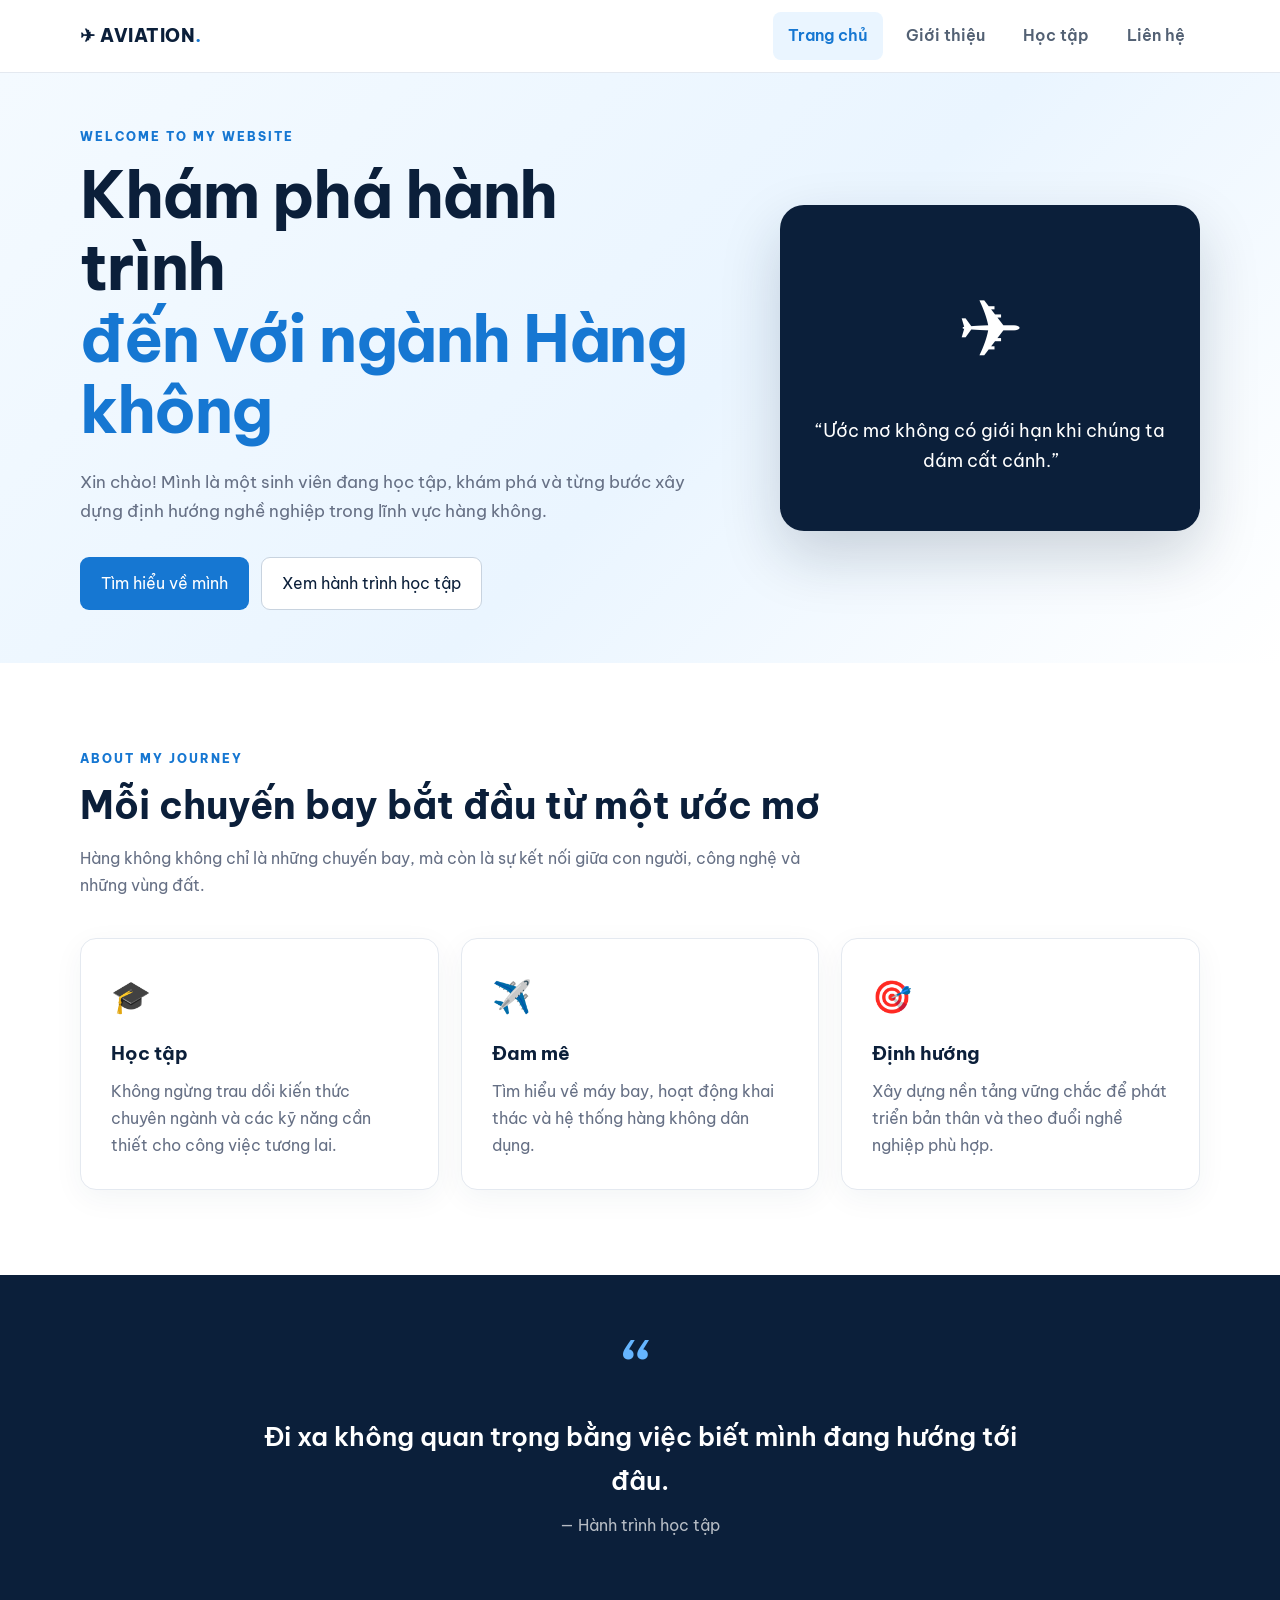
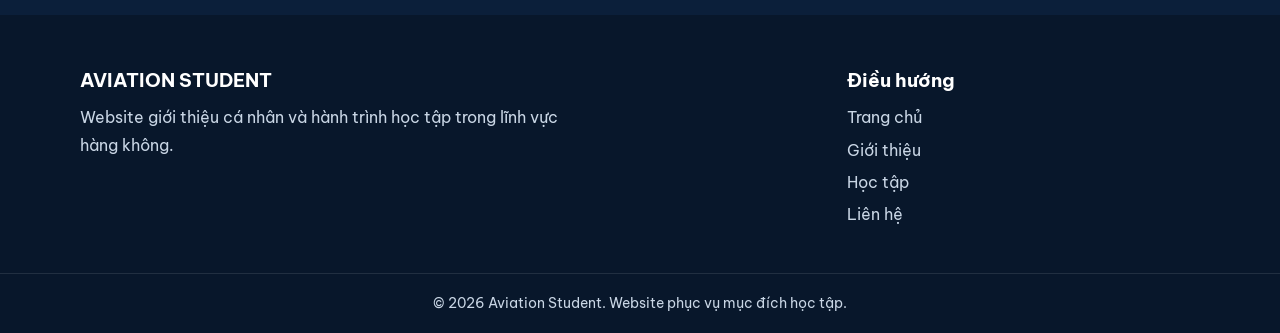
==== index.html @ e6d18a39 "Add files via upload Upload website" ====
<!DOCTYPE html>
<html lang="vi">
<head>
    <meta charset="UTF-8">
    <meta name="viewport" content="width=device-width, initial-scale=1.0">
    <meta name="description" content="Website cá nhân của sinh viên ngành Hàng không">
    <title>Trang chủ | Aviation Student</title>
    <link rel="stylesheet" href="css/style.css">
</head>
<body>
<header class="site-header">
    <div class="container nav-wrap">
        <a class="logo" href="index.html">✈ AVIATION<span>.</span></a>
        <nav class="nav">
            <a class="active" href="index.html">Trang chủ</a>
            <a class="" href="about.html">Giới thiệu</a>
            <a class="" href="study.html">Học tập</a>
            <a class="" href="contact.html">Liên hệ</a>
        </nav>
    </div>
</header>

<main>

<section class="hero">
    <div class="container hero-content">
        <div class="hero-text">
            <p class="eyebrow">WELCOME TO MY WEBSITE</p>
            <h1>Khám phá hành trình<br><span>đến với ngành Hàng không</span></h1>
            <p class="lead">Xin chào! Mình là một sinh viên đang học tập, khám phá và từng bước xây dựng định hướng nghề nghiệp trong lĩnh vực hàng không.</p>
            <div class="hero-actions">
                <a class="btn btn-primary" href="about.html">Tìm hiểu về mình</a>
                <a class="btn btn-outline" href="study.html">Xem hành trình học tập</a>
            </div>
        </div>
        <div class="hero-card">
            <div class="plane-icon">✈</div>
            <p>“Ước mơ không có giới hạn khi chúng ta dám cất cánh.”</p>
        </div>
    </div>
</section>

<section class="section">
    <div class="container">
        <div class="section-heading">
            <p class="eyebrow">ABOUT MY JOURNEY</p>
            <h2>Mỗi chuyến bay bắt đầu từ một ước mơ</h2>
            <p>Hàng không không chỉ là những chuyến bay, mà còn là sự kết nối giữa con người, công nghệ và những vùng đất.</p>
        </div>
        <div class="cards three">
            <article class="card">
                <div class="card-icon">🎓</div>
                <h3>Học tập</h3>
                <p>Không ngừng trau dồi kiến thức chuyên ngành và các kỹ năng cần thiết cho công việc tương lai.</p>
            </article>
            <article class="card">
                <div class="card-icon">✈️</div>
                <h3>Đam mê</h3>
                <p>Tìm hiểu về máy bay, hoạt động khai thác và hệ thống hàng không dân dụng.</p>
            </article>
            <article class="card">
                <div class="card-icon">🎯</div>
                <h3>Định hướng</h3>
                <p>Xây dựng nền tảng vững chắc để phát triển bản thân và theo đuổi nghề nghiệp phù hợp.</p>
            </article>
        </div>
    </div>
</section>

<section class="quote-section">
    <div class="container quote">
        <div class="quote-mark">“</div>
        <blockquote>Đi xa không quan trọng bằng việc biết mình đang hướng tới đâu.</blockquote>
        <p>— Hành trình học tập</p>
    </div>
</section>

</main>

<footer class="footer">
    <div class="container footer-grid">
        <div>
            <h3>AVIATION STUDENT</h3>
            <p>Website giới thiệu cá nhân và hành trình học tập trong lĩnh vực hàng không.</p>
        </div>
        <div>
            <h3>Điều hướng</h3>
            <a href="index.html">Trang chủ</a>
            <a href="about.html">Giới thiệu</a>
            <a href="study.html">Học tập</a>
            <a href="contact.html">Liên hệ</a>
        </div>
    </div>
    <div class="copyright">© 2026 Aviation Student. Website phục vụ mục đích học tập.</div>
</footer>
</body>
</html>
---- css/style.css ----
@import url('https://fonts.googleapis.com/css2?family=Be+Vietnam+Pro:wght@400;500;600;700;800&display=swap');

:root{
    --navy:#0b1f3a; --blue:#1677d2; --sky:#eaf5ff; --text:#172033;
    --muted:#667085; --white:#fff; --border:#e4e9f0; --light:#f6f9fc;
}
*{box-sizing:border-box;margin:0;padding:0}
html{scroll-behavior:smooth}
body{font-family:'Be Vietnam Pro',Arial,sans-serif;color:var(--text);line-height:1.7;background:#fff}
a{text-decoration:none;color:inherit}
.container{width:min(1120px,92%);margin:auto}
.site-header{position:sticky;top:0;z-index:20;background:rgba(255,255,255,.96);border-bottom:1px solid var(--border);backdrop-filter:blur(10px)}
.nav-wrap{height:72px;display:flex;align-items:center;justify-content:space-between}
.logo{font-weight:800;letter-spacing:.5px;color:var(--navy);font-size:1.1rem}
.logo span{color:var(--blue)}
.nav{display:flex;gap:8px}
.nav a{padding:10px 15px;border-radius:8px;font-weight:600;color:#536174}
.nav a:hover,.nav a.active{background:var(--sky);color:var(--blue)}
.hero{background:linear-gradient(135deg,#f4faff 0%,#eaf5ff 55%,#fff 100%);min-height:590px;display:flex;align-items:center}
.hero-content{display:grid;grid-template-columns:1.5fr 1fr;gap:70px;align-items:center}
.eyebrow{font-size:.78rem;font-weight:800;letter-spacing:2px;color:var(--blue);margin-bottom:12px}
h1{font-size:clamp(2.2rem,5vw,4.2rem);line-height:1.12;letter-spacing:-1.5px;color:var(--navy)}
h1 span{color:var(--blue)}
h2{font-size:clamp(1.7rem,3vw,2.5rem);line-height:1.25;color:var(--navy);margin-bottom:16px}
h3{color:var(--navy);margin-bottom:8px}
.lead{font-size:1.08rem;color:var(--muted);max-width:650px;margin:22px 0 30px}
.hero-actions{display:flex;gap:12px;flex-wrap:wrap}
.btn{display:inline-block;padding:12px 20px;border-radius:9px;border:1px solid transparent;font-weight:700;cursor:pointer;font:inherit}
.btn-primary{background:var(--blue);color:#fff}.btn-primary:hover{background:#0e62b2}
.btn-outline{border-color:#c8d3df;color:var(--navy);background:#fff}.btn-outline:hover{border-color:var(--blue);color:var(--blue)}
.hero-card{background:var(--navy);color:#fff;border-radius:24px;padding:55px 35px;text-align:center;box-shadow:0 25px 60px rgba(11,31,58,.18)}
.plane-icon{font-size:5rem;margin-bottom:20px}
.hero-card p{font-size:1.1rem}
.section{padding:85px 0}
.section.light{background:var(--light)}
.section-heading{max-width:760px;margin-bottom:38px}
.section-heading>p:last-child{color:var(--muted)}
.cards{display:grid;gap:22px}.cards.three{grid-template-columns:repeat(3,1fr)}
.card{padding:30px;background:#fff;border:1px solid var(--border);border-radius:16px;box-shadow:0 8px 30px rgba(20,50,80,.05)}
.card p,.content-box p{color:var(--muted)}
.card-icon{font-size:2rem;margin-bottom:15px}.subject>span{color:var(--blue);font-weight:800;font-size:.8rem}
.quote-section{padding:75px 0;background:var(--navy);color:#fff}
.quote{text-align:center;max-width:800px}.quote-mark{font-size:5rem;line-height:.5;color:#65b5ff}
blockquote{font-size:1.6rem;font-weight:600;margin:25px 0 10px}.quote p{opacity:.7}
.page-banner{padding:80px 0;background:linear-gradient(135deg,#0b1f3a,#123c69);color:#fff}
.page-banner h1{color:#fff;font-size:clamp(2.2rem,5vw,3.5rem)}.page-banner>div>p:last-child{color:#d6e7f8;max-width:700px}
.about-grid,.contact-grid{display:grid;grid-template-columns:360px 1fr;gap:70px;align-items:start}
.profile-card{border:1px solid var(--border);border-radius:18px;padding:30px;text-align:center;background:#fff;box-shadow:0 10px 30px rgba(20,50,80,.06)}
.avatar{width:130px;height:130px;margin:0 auto 20px;border-radius:50%;display:grid;place-items:center;background:var(--sky);font-size:4rem}
.muted{color:var(--muted)}
.profile-line{display:flex;justify-content:space-between;gap:15px;text-align:left;padding:13px 0;border-top:1px solid var(--border);font-size:.9rem}
.skills{display:flex;flex-wrap:wrap;gap:9px;margin-top:25px}.skills span{background:var(--sky);color:#1768ad;padding:7px 11px;border-radius:99px;font-size:.82rem;font-weight:600}
.content-box{background:var(--light);padding:32px;border-radius:16px;border-left:4px solid var(--blue)}.content-box p+p{margin-top:15px}
.timeline{max-width:850px}.timeline-item{display:flex;gap:22px;padding:22px 0;border-bottom:1px solid var(--border)}
.timeline-item>span{min-width:42px;height:42px;border-radius:50%;background:var(--sky);color:var(--blue);display:grid;place-items:center;font-weight:800}
.contact-list{margin-top:28px;display:grid;gap:20px}.contact-list>div{display:flex;gap:16px}.contact-list span{font-size:1.5rem}.contact-list p{color:var(--muted)}
.contact-form{background:var(--light);padding:30px;border-radius:18px;display:grid;gap:9px}
.contact-form label{font-weight:700;font-size:.9rem;margin-top:4px}
.contact-form input,.contact-form textarea{border:1px solid #d5dde7;border-radius:8px;padding:12px 14px;font:inherit;background:#fff;resize:vertical}
.contact-form input:focus,.contact-form textarea:focus{outline:2px solid #b7dcff;border-color:var(--blue)}
.contact-form small{color:var(--muted);margin-top:5px}
.footer{background:#08172b;color:#c9d6e5;padding:50px 0 0}.footer-grid{display:grid;grid-template-columns:2fr 1fr;gap:60px;padding-bottom:40px}.footer h3{color:#fff}.footer p{max-width:500px}.footer a{display:block;margin:5px 0;color:#c9d6e5}.footer a:hover{color:#fff}.copyright{text-align:center;border-top:1px solid rgba(255,255,255,.1);padding:18px;font-size:.85rem}
@media(max-width:800px){
    .nav-wrap{height:auto;min-height:70px;flex-direction:column;gap:8px;padding:12px 0}
    .nav{width:100%;justify-content:center;flex-wrap:wrap}.nav a{padding:7px 10px;font-size:.9rem}
    .hero{padding:70px 0}.hero-content{grid-template-columns:1fr;gap:35px}
    .hero-card{padding:35px}
    .cards.three{grid-template-columns:1fr}
    .section{padding:60px 0}
    .about-grid,.contact-grid{grid-template-columns:1fr;gap:35px}
    .page-banner{padding:60px 0}
    .footer-grid{grid-template-columns:1fr;gap:25px}
}
@media(max-width:450px){h1{font-size:2.2rem}.hero-actions .btn{width:100%;text-align:center}}
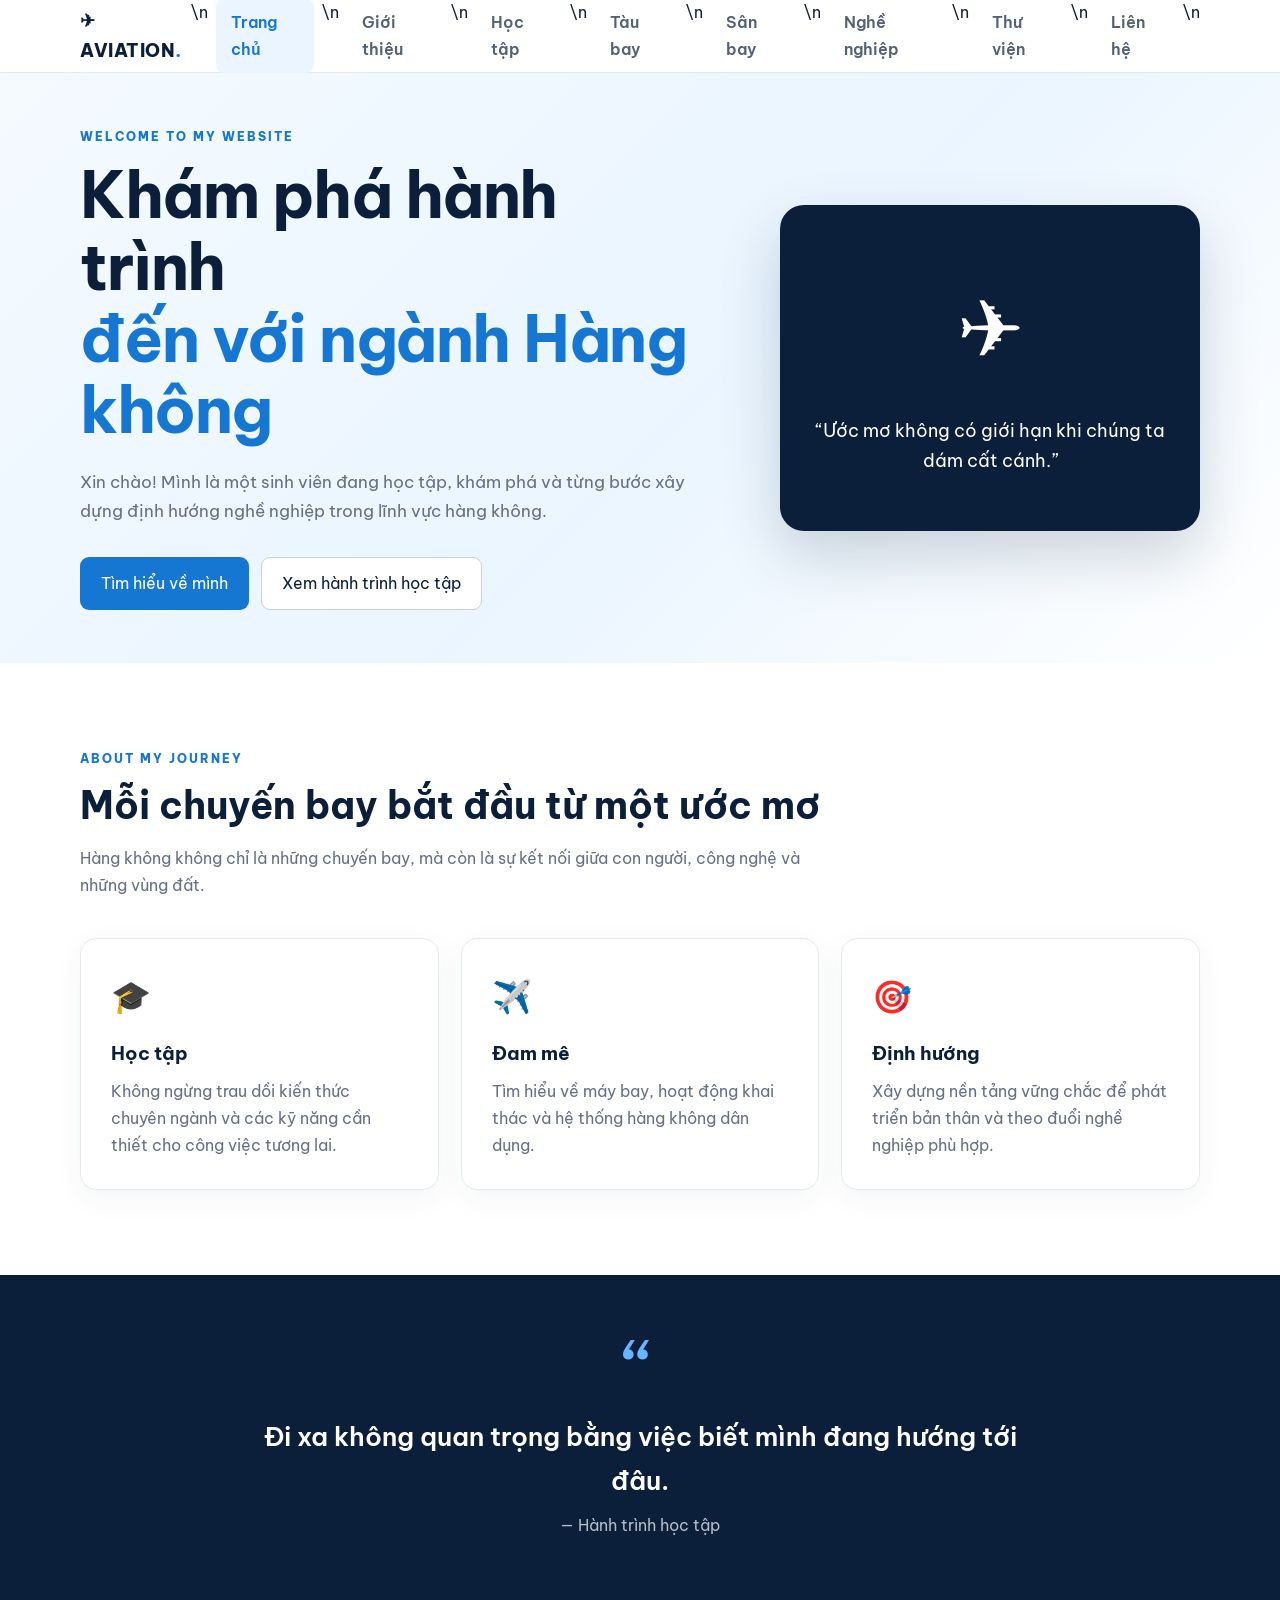
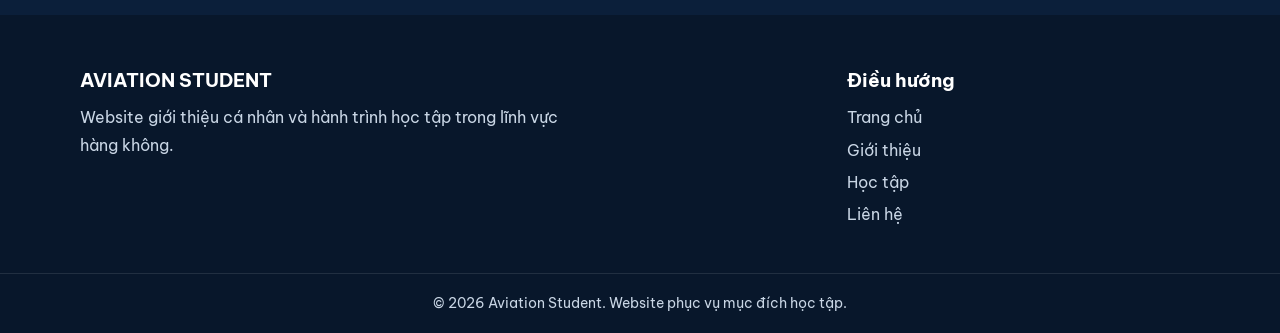
==== commit 6b37477e: "Unify navigation across all pages" ====
--- a/index.html
+++ b/index.html
@@ -11,12 +11,7 @@
 <header class="site-header">
     <div class="container nav-wrap">
         <a class="logo" href="index.html">✈ AVIATION<span>.</span></a>
-        <nav class="nav">
-            <a class="active" href="index.html">Trang chủ</a>
-            <a class="" href="about.html">Giới thiệu</a>
-            <a class="" href="study.html">Học tập</a>
-            <a class="" href="contact.html">Liên hệ</a>
-        </nav>
+        <nav class="nav">\n            <a class="active" href="index.html">Trang chủ</a>\n            <a class="" href="about.html">Giới thiệu</a>\n            <a class="" href="study.html">Học tập</a>\n            <a class="" href="aircraft.html">Tàu bay</a>\n            <a class="" href="airport.html">Sân bay</a>\n            <a class="" href="careers.html">Nghề nghiệp</a>\n            <a class="" href="gallery.html">Thư viện</a>\n            <a class="" href="contact.html">Liên hệ</a>\n        </nav>
     </div>
 </header>
 
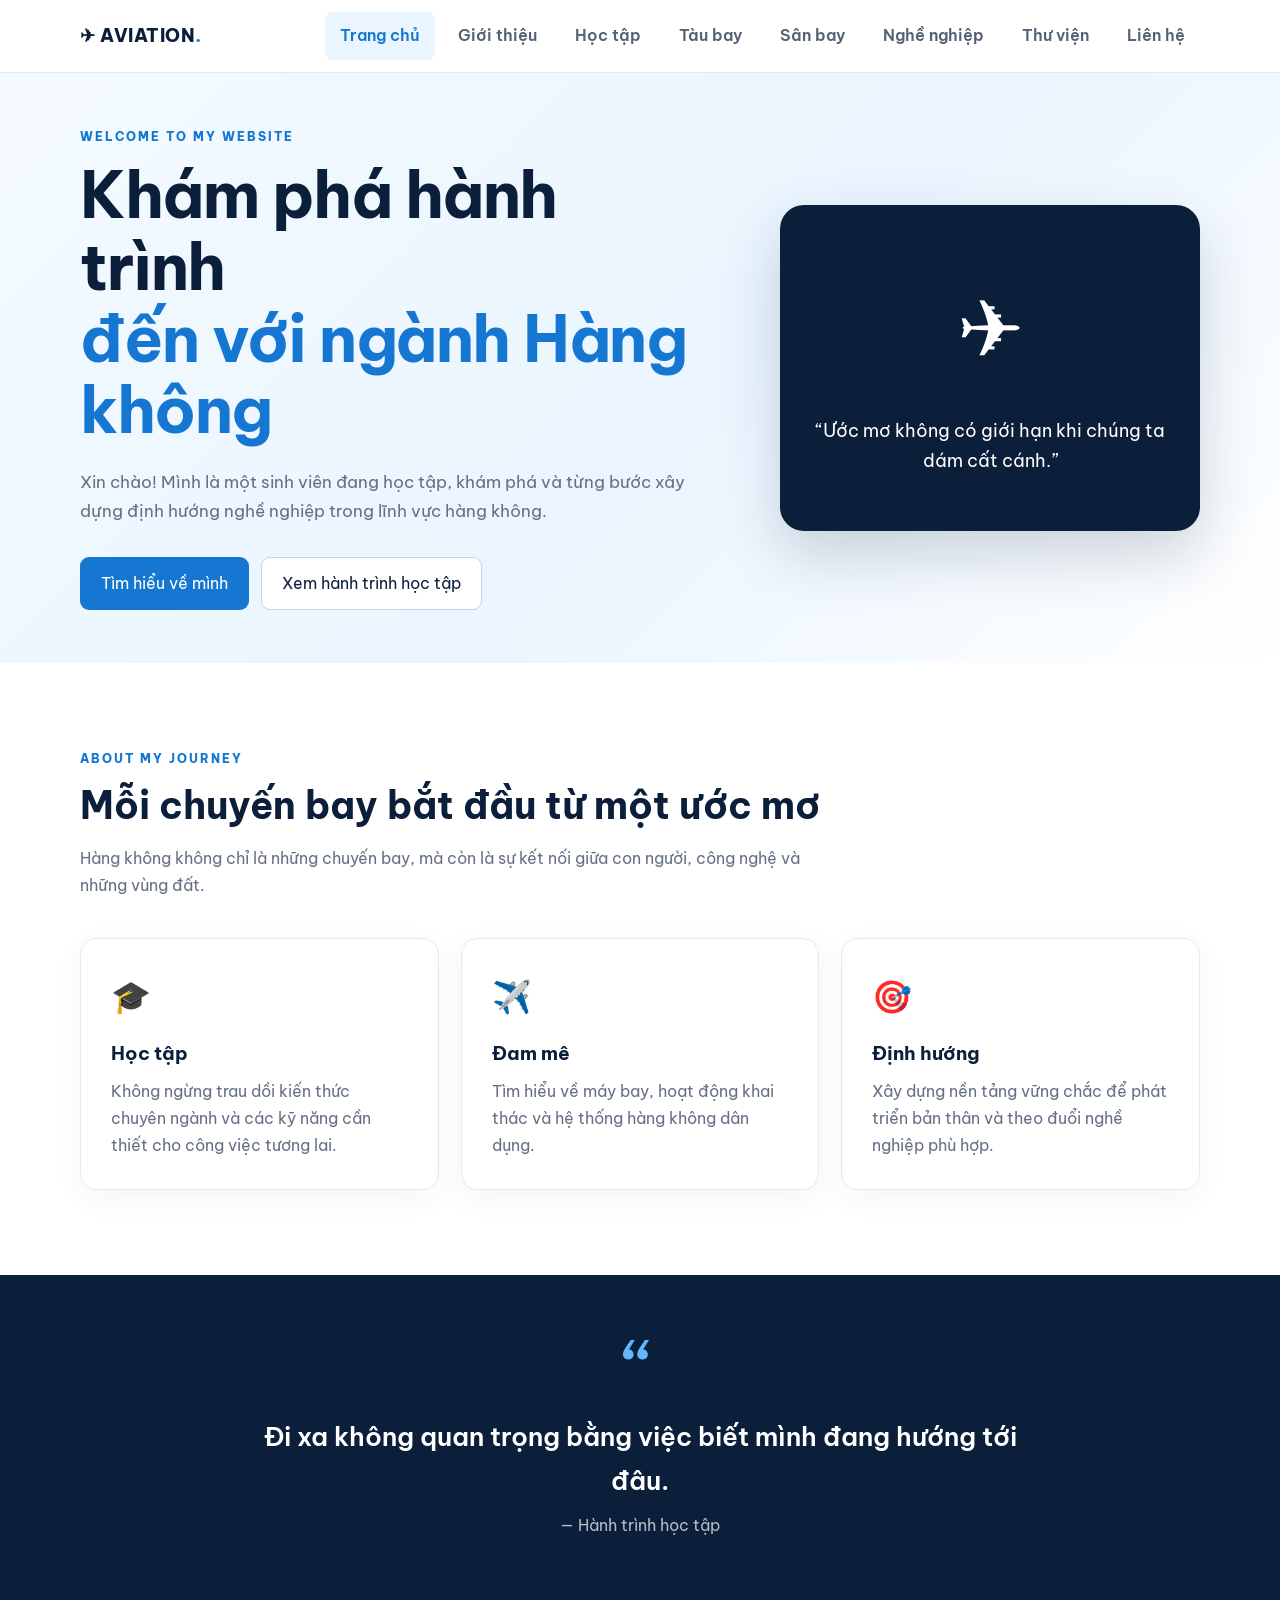
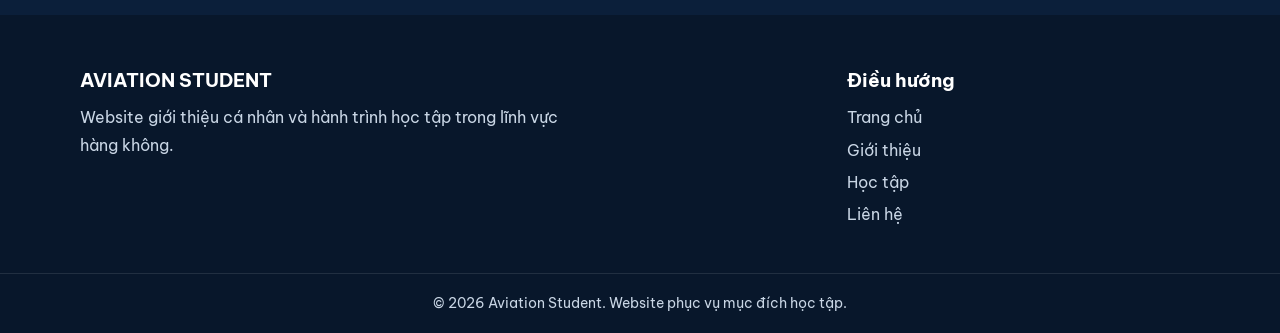
==== commit b131eaf3: "Fix literal newline characters in homepage navigation" ====
--- a/index.html
+++ b/index.html
@@ -11,7 +11,16 @@
 <header class="site-header">
     <div class="container nav-wrap">
         <a class="logo" href="index.html">✈ AVIATION<span>.</span></a>
-        <nav class="nav">\n            <a class="active" href="index.html">Trang chủ</a>\n            <a class="" href="about.html">Giới thiệu</a>\n            <a class="" href="study.html">Học tập</a>\n            <a class="" href="aircraft.html">Tàu bay</a>\n            <a class="" href="airport.html">Sân bay</a>\n            <a class="" href="careers.html">Nghề nghiệp</a>\n            <a class="" href="gallery.html">Thư viện</a>\n            <a class="" href="contact.html">Liên hệ</a>\n        </nav>
+        <nav class="nav">
+            <a class="active" href="index.html">Trang chủ</a>
+            <a class="" href="about.html">Giới thiệu</a>
+            <a class="" href="study.html">Học tập</a>
+            <a class="" href="aircraft.html">Tàu bay</a>
+            <a class="" href="airport.html">Sân bay</a>
+            <a class="" href="careers.html">Nghề nghiệp</a>
+            <a class="" href="gallery.html">Thư viện</a>
+            <a class="" href="contact.html">Liên hệ</a>
+        </nav>
     </div>
 </header>
 
--- a/css/style.css
+++ b/css/style.css
@@ -73,3 +73,30 @@
     .footer-grid{grid-template-columns:1fr;gap:25px}
 }
 @media(max-width:450px){h1{font-size:2.2rem}.hero-actions .btn{width:100%;text-align:center}}
+
+/* Responsive layout improvements */
+.nav-wrap{gap:16px;min-height:72px;height:auto;padding-top:10px;padding-bottom:10px}
+.nav{flex-wrap:wrap;justify-content:flex-end}
+img{max-width:100%;height:auto}
+.cards img{display:block}
+@media(max-width:900px){
+ .nav-wrap{align-items:flex-start;flex-direction:column}
+ .nav{justify-content:flex-start;width:100%;gap:4px}
+ .nav a{padding:7px 10px;font-size:.9rem}
+ .hero-content,.about-grid{grid-template-columns:1fr;gap:28px}
+ .cards.three{grid-template-columns:repeat(2,minmax(0,1fr))}
+}
+@media(max-width:600px){
+ .container{width:min(100% - 32px,1120px)}
+ .nav{display:grid;grid-template-columns:repeat(2,minmax(0,1fr));width:100%}
+ .nav a{text-align:center;padding:8px 5px}
+ .hero{padding:56px 0}
+ .hero h1{font-size:clamp(2rem,9vw,3rem);line-height:1.2}
+ .page-banner{padding:48px 0}
+ .section{padding:48px 0}
+ .section-heading h2{font-size:1.7rem}
+ .cards.three{grid-template-columns:1fr}
+ .footer-grid{grid-template-columns:1fr;gap:24px}
+ .hero-actions{display:flex;flex-wrap:wrap;gap:10px}
+ .btn{max-width:100%}
+}
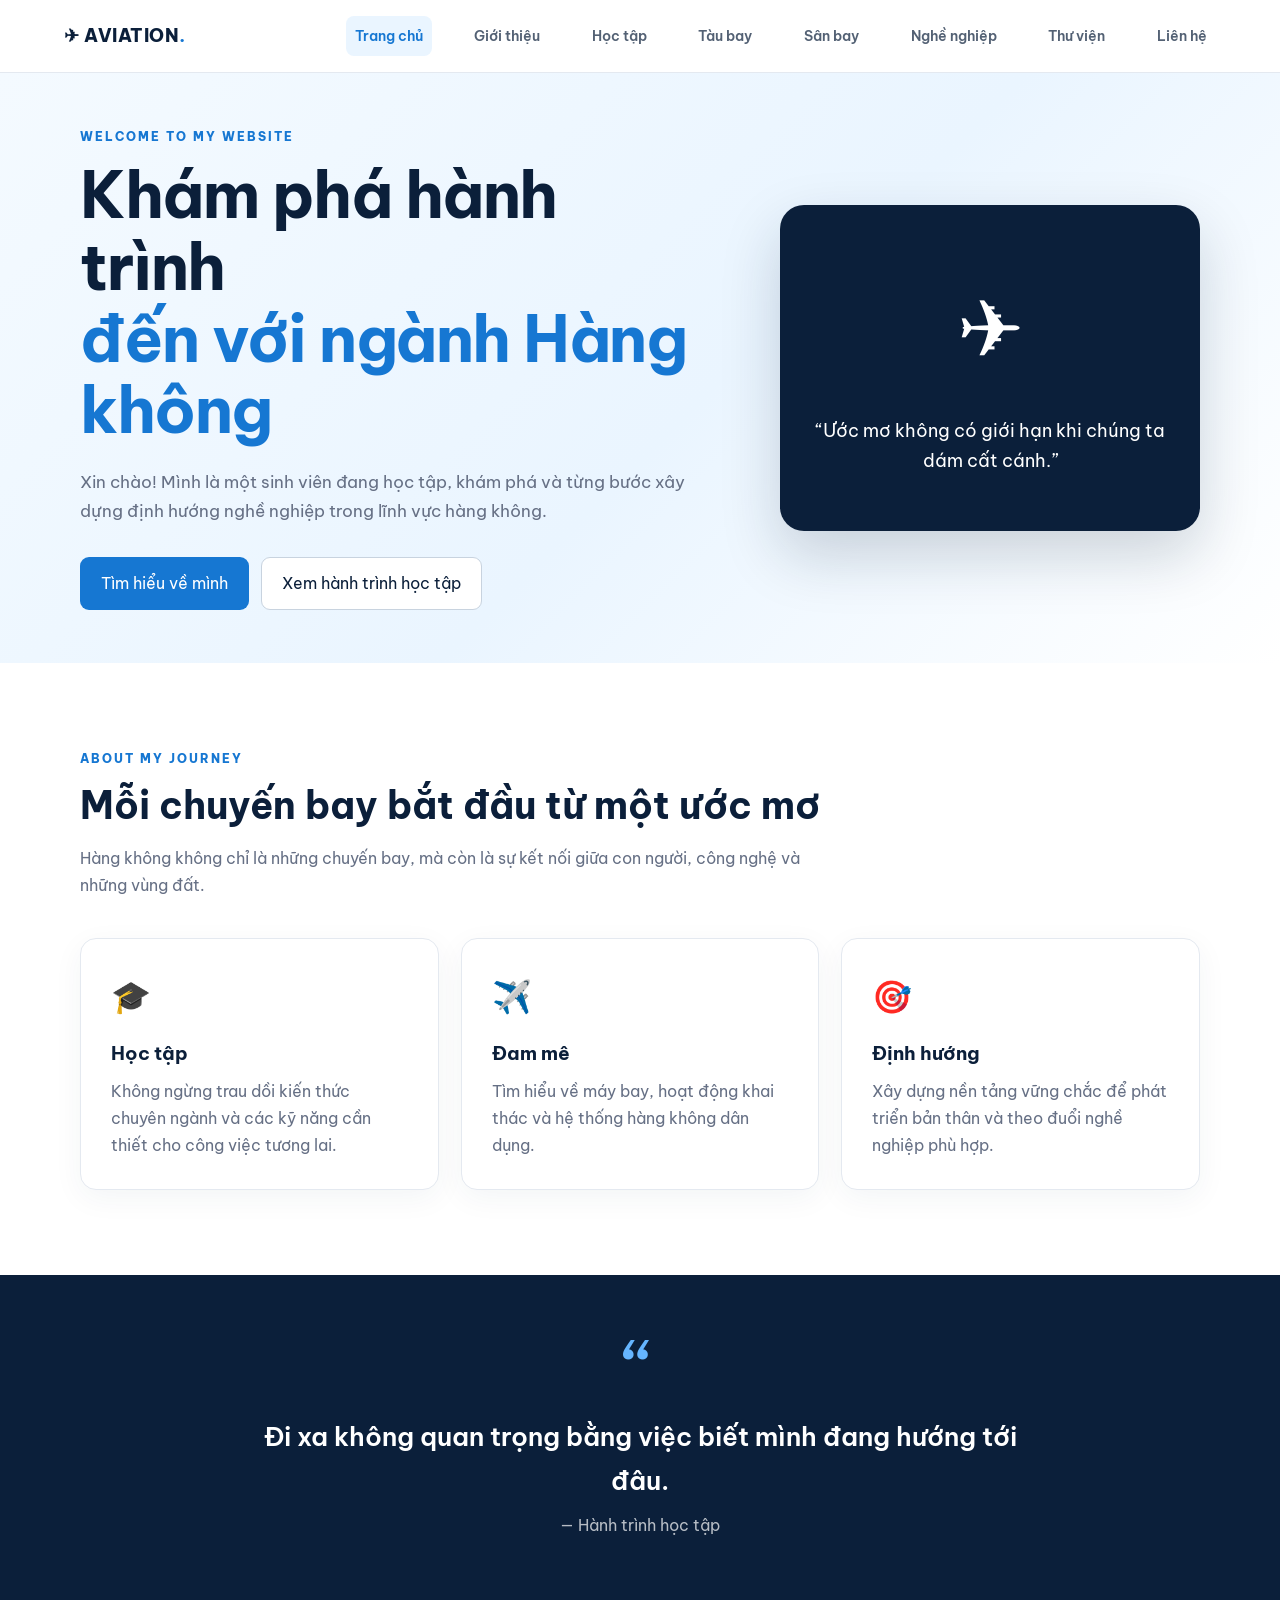
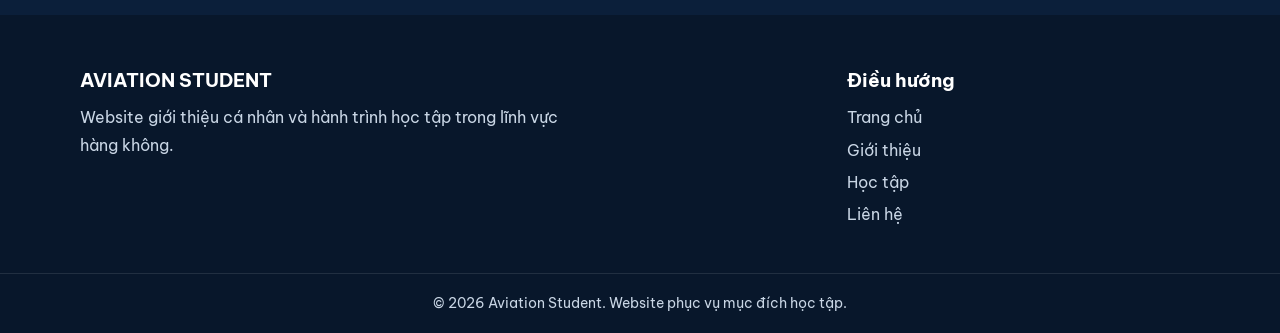
==== commit b4b2969c: "Refresh shared navigation stylesheet" ====
--- a/index.html
+++ b/index.html
@@ -5,7 +5,7 @@
     <meta name="viewport" content="width=device-width, initial-scale=1.0">
     <meta name="description" content="Website cá nhân của sinh viên ngành Hàng không">
     <title>Trang chủ | Aviation Student</title>
-    <link rel="stylesheet" href="css/style.css">
+    <link rel="stylesheet" href="css/style.css?v=20261003-3">
 </head>
 <body>
 <header class="site-header">
--- a/css/style.css
+++ b/css/style.css
@@ -100,3 +100,29 @@
  .hero-actions{display:flex;flex-wrap:wrap;gap:10px}
  .btn{max-width:100%}
 }
+
+/* Final navigation fix: keep all eight links visible on wide screens */
+@media(min-width:901px){
+  .site-header .nav-wrap{
+    width:min(1400px,90%);
+    gap:0;
+    justify-content:space-between;
+  }
+  .site-header .nav{
+    display:flex;
+    flex:1;
+    min-width:0;
+    margin-left:160px;
+    justify-content:space-between;
+    flex-wrap:nowrap;
+    gap:0;
+  }
+  .site-header .nav a{
+    white-space:nowrap;
+    padding:8px 9px;
+    font-size:.9rem;
+  }
+}
+@media(max-width:900px){
+  .site-header .nav{display:flex;flex-wrap:wrap;justify-content:flex-start}
+}
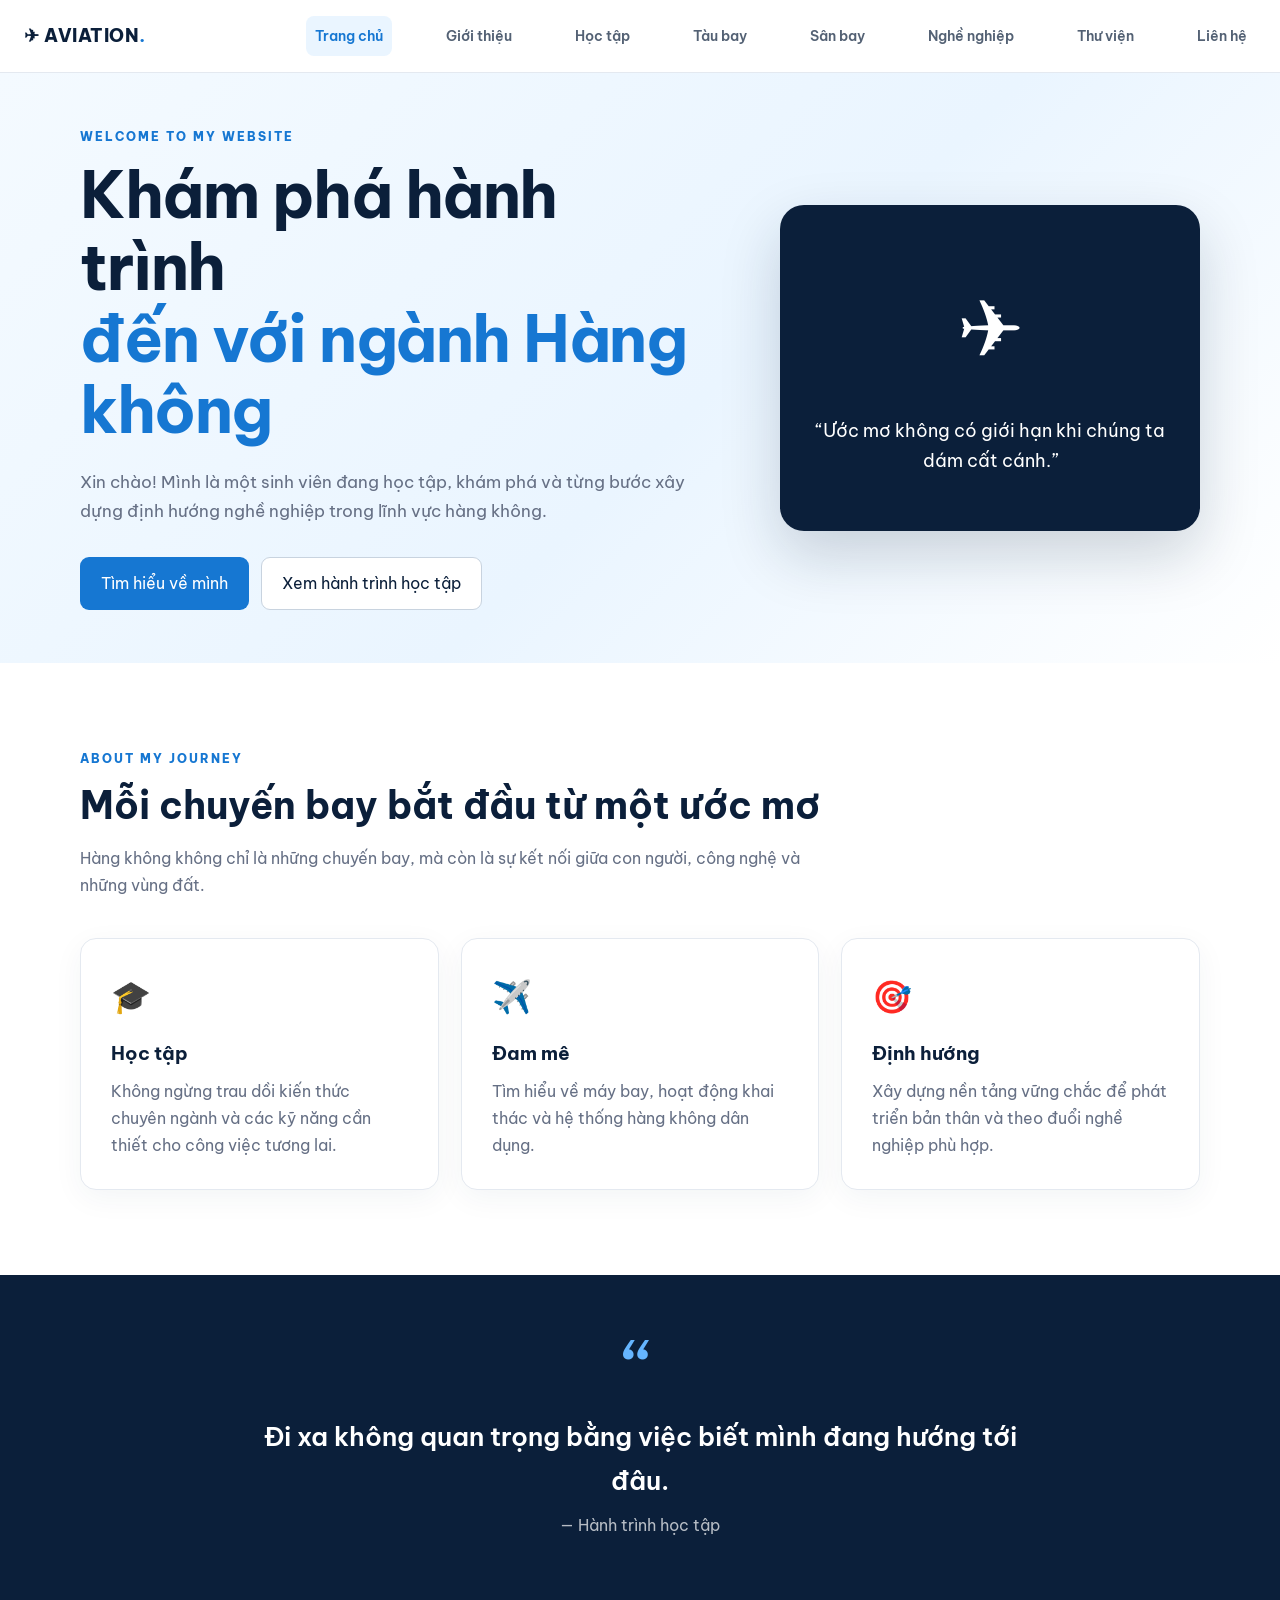
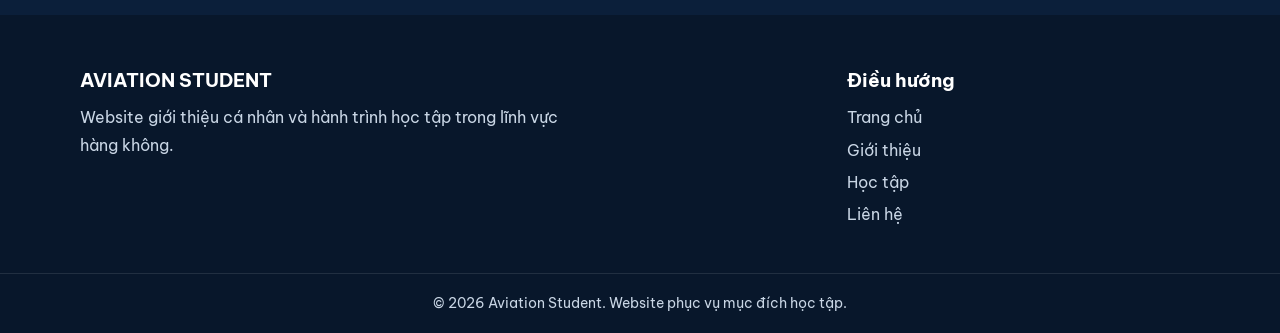
==== commit de3fd434: "Load final centered header stylesheet" ====
--- a/index.html
+++ b/index.html
@@ -5,7 +5,7 @@
     <meta name="viewport" content="width=device-width, initial-scale=1.0">
     <meta name="description" content="Website cá nhân của sinh viên ngành Hàng không">
     <title>Trang chủ | Aviation Student</title>
-    <link rel="stylesheet" href="css/style.css?v=20261003-3">
+    <link rel="stylesheet" href="css/style.css?v=20261003-6">
 </head>
 <body>
 <header class="site-header">
--- a/css/style.css
+++ b/css/style.css
@@ -126,3 +126,44 @@
 @media(max-width:900px){
   .site-header .nav{display:flex;flex-wrap:wrap;justify-content:flex-start}
 }
+
+
+/* Header alignment matching the requested reference */
+@media (min-width: 901px) {
+  .site-header .container.nav-wrap {
+    width: min(1400px, 90%) !important;
+    margin-left: auto !important;
+    margin-right: auto !important;
+    display: flex;
+    justify-content: space-between;
+    align-items: center;
+  }
+  .site-header .nav {
+    flex: 1 1 auto;
+    margin-left: 160px;
+    display: flex;
+    justify-content: space-between;
+    gap: 0;
+    flex-wrap: nowrap;
+  }
+  .site-header .nav a {
+    padding: 8px 9px;
+    white-space: nowrap;
+  }
+}
+
+/* Reference header: centered 1400px content area on desktop */
+@media screen and (min-width: 901px) {
+  header.site-header .container.nav-wrap {
+    width: 1400px !important;
+    max-width: calc(100% - 48px) !important;
+    margin-inline: auto !important;
+    justify-content: space-between !important;
+  }
+  header.site-header .nav {
+    flex: 1 1 auto !important;
+    margin-left: 160px !important;
+    justify-content: space-between !important;
+    gap: 0 !important;
+  }
+}
